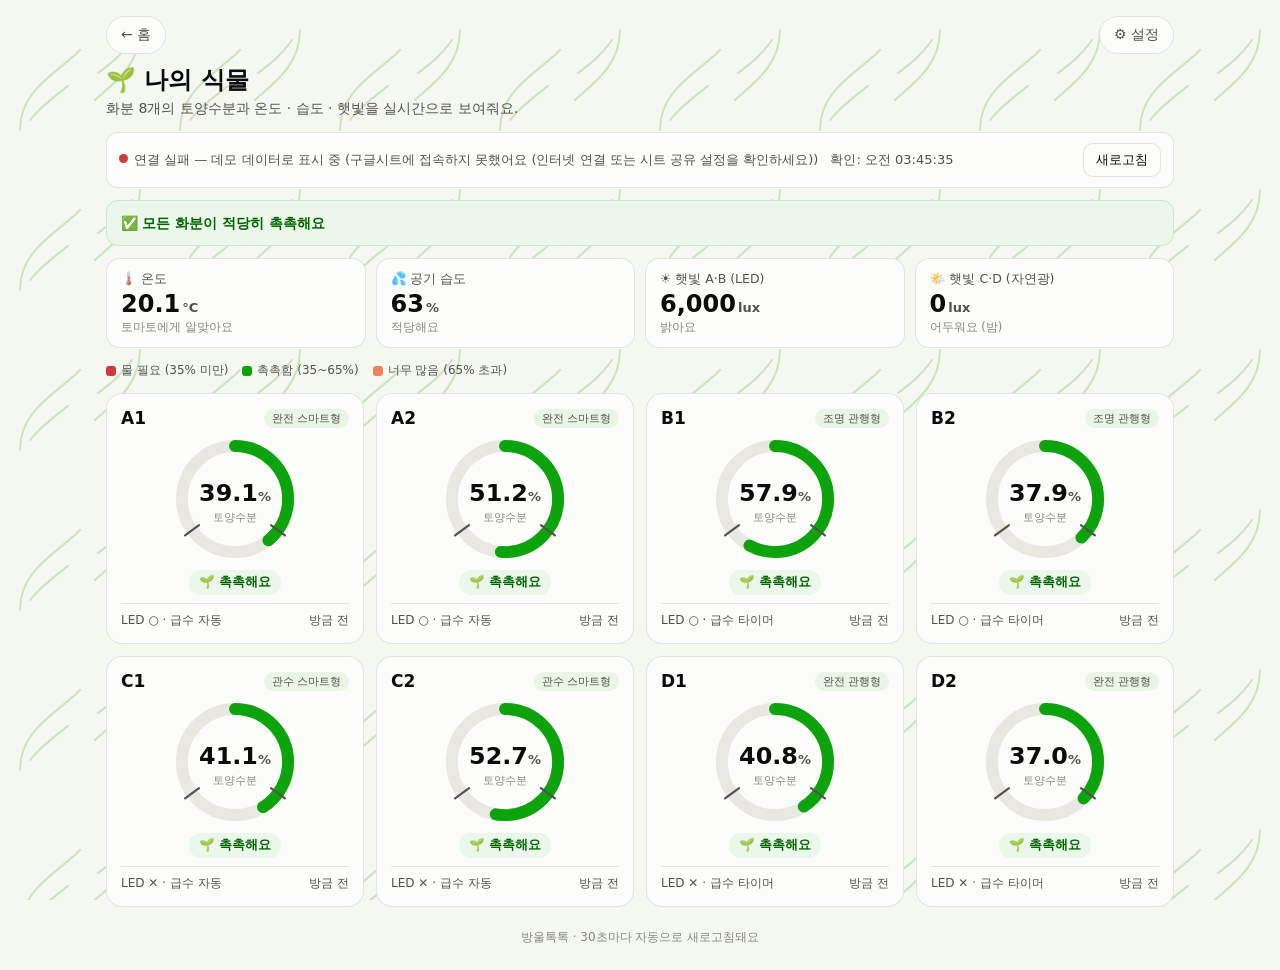
==== plant.html @ c8c1d6bd "Add files via upload" ====
<!DOCTYPE html>
<html lang="ko">
<head>
<meta charset="UTF-8">
<meta name="viewport" content="width=device-width, initial-scale=1.0, viewport-fit=cover">
<title>나의 식물 · 방울톡톡</title>
<meta name="theme-color" content="#2f6b3f">
<link rel="manifest" href="manifest.json">
<link rel="icon" href="icons/icon-192.png">
<link rel="apple-touch-icon" href="icons/apple-touch-icon.png">
<meta name="apple-mobile-web-app-capable" content="yes">
<meta name="mobile-web-app-capable" content="yes">
<meta name="apple-mobile-web-app-title" content="방울톡톡">
<link rel="stylesheet" href="style.css">
</head>
<body>

<div class="page-wrap">
  <div class="top-bar">
    <a class="pill-link" href="index.html">← 홈</a>
    <a class="pill-link" href="settings.html">⚙️ 설정</a>
  </div>

  <h1>🌱 나의 식물</h1>
  <p class="desc">화분 8개의 토양수분과 온도 · 습도 · 햇빛을 실시간으로 보여줘요.</p>

  <div class="status-bar">
    <span><span id="statusDot" class="status-dot"></span><span id="statusText">연결 확인 중...</span></span>
    <span id="lastUpdated"></span>
    <button class="btn" id="refreshBtn">새로고침</button>
  </div>

  <div class="alerts" id="alerts"></div>

  <div class="env-tiles" id="envTiles"></div>

  <div class="legend" id="legend"></div>

  <div class="grid" id="grid"></div>

  <footer id="footerText"></footer>
</div>

<script src="config.js"></script>
<script src="data.js"></script>
<script src="gauge.js"></script>
<script>
const settings = getSettings();

document.getElementById("legend").innerHTML = `
  <span><i style="background:${STATUS_INFO.dry.color}"></i> 물 필요 (${settings.dryMax}% 미만)</span>
  <span><i style="background:${STATUS_INFO.optimal.color}"></i> 촉촉함 (${settings.dryMax}~${settings.wetMin}%)</span>
  <span><i style="background:${STATUS_INFO.wet.color}"></i> 너무 많음 (${settings.wetMin}% 초과)</span>`;
document.getElementById("footerText").textContent =
  `방울톡톡 · ${settings.refreshSec}초마다 자동으로 새로고침돼요`;

function renderAlerts(data, live) {
  const dry = POT_IDS.filter((id) => classifyMoisture(data[id]?.soil) === "dry");
  const wet = POT_IDS.filter((id) => classifyMoisture(data[id]?.soil) === "wet");
  const html = [];

  if (dry.length) html.push(`<div class="alert critical">🌵 <b>물이 필요한 화분: ${dry.join(", ")}</b><br>토양수분이 ${settings.dryMax}% 아래로 내려갔어요.</div>`);
  if (wet.length) html.push(`<div class="alert serious">💧 <b>물이 너무 많은 화분: ${wet.join(", ")}</b><br>당분간 물을 주지 않는 게 좋아요.</div>`);
  if (!dry.length && !wet.length) html.push(`<div class="alert good">✅ <b>모든 화분이 적당히 촉촉해요</b></div>`);

  // 센서 데이터가 오래 안 들어오면 경고 (ESP32 전원/와이파이 문제 확인용)
  if (live) {
    const times = POT_IDS.map((id) => data[id]?.time).filter(Boolean);
    if (times.length) {
      const newest = new Date(Math.max(...times.map((t) => t.getTime())));
      const minutes = (Date.now() - newest.getTime()) / 60000;
      if (minutes > CONFIG.STALE_MINUTES) {
        html.push(`<div class="alert warning">⚠️ <b>마지막 측정이 ${formatAgo(newest)}예요.</b><br>ESP32 전원과 와이파이 연결을 확인해 주세요.</div>`);
      }
    }
    const stalePots = POT_IDS.filter((id) => data[id]?.time && (Date.now() - data[id].time.getTime()) / 60000 > CONFIG.STALE_MINUTES);
    if (stalePots.length && stalePots.length < POT_IDS.length) {
      html.push(`<div class="alert warning">⚠️ <b>${stalePots.join(", ")}</b> 센서 값이 ${CONFIG.STALE_MINUTES}분 넘게 안 들어오고 있어요. 센서 선이 빠졌는지 확인해 주세요.</div>`);
    }
    const uncalibrated = POT_IDS.filter((id) => data[id]?.soilSource === "raw" && !isCalibrated(id));
    if (uncalibrated.length) {
      html.unshift(`<div class="alert warning">📟 <b>센서 보정값을 아직 안 넣었어요.</b><br>지금 %는 기본값으로 계산한 대략적인 값이에요. <a href="settings.html#calibration" style="text-decoration:underline">설정 → 센서 보정</a>에서 확인해 주세요.</div>`);
    }
    const missing = POT_IDS.filter((id) => !data[id]);
    if (missing.length && missing.length < POT_IDS.length) {
      html.push(`<div class="alert warning">⚠️ 시트에서 데이터를 찾지 못한 화분: <b>${missing.join(", ")}</b></div>`);
    }
  }
  document.getElementById("alerts").innerHTML = html.join("");
}

// 온도 · 습도 · 햇빛 카드 (온습도 센서는 1개, 햇빛은 구역별로 따로)
function renderEnv(env) {
  env = env || {};
  const n = (v, d) => (v == null ? "-" : v.toFixed(d));
  const lux = (v) => (v == null ? "-" : Math.round(v).toLocaleString());
  const lightWord = (v) => v == null ? "" : v < 50 ? "어두워요 (밤)" : v < 2000 ? "조금 어두워요" : v < 10000 ? "밝아요" : "아주 밝아요";
  const tempWord = (v) => v == null ? "" : v < 15 ? "토마토에게 추워요" : v > 30 ? "토마토에게 더워요" : "토마토에게 알맞아요";
  document.getElementById("envTiles").innerHTML = `
    <div class="env-tile">
      <div class="env-label">🌡️ 온도</div>
      <div class="env-value">${n(env.temp, 1)}<small>°C</small></div>
      <div class="env-sub">${tempWord(env.temp)}</div>
    </div>
    <div class="env-tile">
      <div class="env-label">💦 공기 습도</div>
      <div class="env-value">${n(env.humidity, 0)}<small>%</small></div>
      <div class="env-sub">${env.humidity == null ? "" : env.humidity > 85 ? "습해요 (곰팡이 주의)" : env.humidity < 40 ? "건조해요" : "적당해요"}</div>
    </div>
    <div class="env-tile">
      <div class="env-label">☀️ 햇빛 A·B (LED)</div>
      <div class="env-value">${lux(env.lightLed)}<small>lux</small></div>
      <div class="env-sub">${lightWord(env.lightLed)}</div>
    </div>
    <div class="env-tile">
      <div class="env-label">🌤️ 햇빛 C·D (자연광)</div>
      <div class="env-value">${lux(env.lightNatural)}<small>lux</small></div>
      <div class="env-sub">${lightWord(env.lightNatural)}</div>
    </div>`;
}

function render(data, live) {
  const grid = document.getElementById("grid");
  grid.innerHTML = POT_IDS.map((id) => {
    const cfg = POT_CONFIG[id];
    const d = data[id] || {};
    const key = classifyMoisture(d.soil);

    const sub = [];
    if (d.soilSource === "raw") sub.push(`📟 센서값 ${d.soilRaw}`);

    const old = d.time && (Date.now() - d.time.getTime()) / 60000 > CONFIG.STALE_MINUTES;
    const right = d.pump
      ? `<span class="pumping">🚿 급수 중</span>`
      : d.time ? `<span class="${old ? "old" : ""}">${formatAgo(d.time)}</span>` : "";

    return `
      <div class="card ${key}">
        <div class="card-top">
          <span class="pot-id">${id}</span>
          <span class="group-tag">${cfg.group}</span>
        </div>
        ${renderGauge(d.soil)}
        <span class="status-badge ${key}">${STATUS_INFO[key].label}</span>
        ${sub.length ? `<div class="sub-values">${sub.map((s) => `<span>${s}</span>`).join("")}</div>` : ""}
        <div class="meta-row">
          <span>LED ${cfg.led ? "○" : "✕"} · 급수 ${cfg.waterMode}</span>
          ${right}
        </div>
      </div>`;
  }).join("");

  renderEnv(data._env);
  renderAlerts(data, live);
  document.getElementById("lastUpdated").textContent =
    "확인: " + new Date().toLocaleTimeString("ko-KR", { hour: "2-digit", minute: "2-digit", second: "2-digit" });
}

async function refresh() {
  try {
    const data = await fetchLatestByPot();
    setStatus("live");
    render(data, true);
  } catch (err) {
    console.warn(err);
    setStatus(isConfigured() ? "error" : "demo", isConfigured() ? err.message : "");
    render(getDemoLatest(), false);
  }
}

const runNow = startAutoRefresh(refresh);
document.getElementById("refreshBtn").addEventListener("click", runNow);
</script>
</body>
</html>
---- style.css ----
/* ============================================================
   방울톡톡 공통 스타일 (모든 화면이 함께 사용)
   ============================================================ */
:root {
  --surface: #fcfcfb;
  --page: #f4f8f0;
  --ink: #0b0b0b;
  --ink-2: #52514e;
  --ink-3: #898781;
  --line: #e6e5df;
  --border: rgba(11, 11, 11, 0.10);

  --brand: #2f6b3f;
  --brand-soft: #eaf5e6;

  --good: #0ca30c;     --good-bg: #eaf7ea;     --good-ink: #006300;
  --serious: #ec835a;  --serious-bg: #fdf0ea;  --serious-ink: #a64a22;
  --critical: #d03b3b; --critical-bg: #fdeceb; --critical-ink: #b02a2a;
  --warning: #fab219;  --warning-bg: #fff6e0;  --warning-ink: #8a5a00;
}

* { box-sizing: border-box; }
html, body { margin: 0; padding: 0; }

body {
  font-family: "Pretendard", "Apple SD Gothic Neo", "Malgun Gothic", system-ui, sans-serif;
  color: var(--ink);
  background: var(--page);
  min-height: 100vh;
  -webkit-tap-highlight-color: transparent;
}

/* 은은한 잎사귀 무늬 배경 */
body::before {
  content: "";
  position: fixed;
  inset: 0;
  z-index: -1;
  background-color: var(--page);
  background-image: url("data:image/svg+xml,%3Csvg xmlns='http://www.w3.org/2000/svg' width='160' height='160' viewBox='0 0 160 160'%3E%3Cg fill='none' stroke='%23c7dfba' stroke-width='2' stroke-linecap='round'%3E%3Cpath d='M20 130 C20 90 55 75 80 50'/%3E%3Cpath d='M30 120 C42 105 55 96 68 86'/%3E%3Cpath d='M140 30 C140 65 115 82 95 100'/%3E%3Cpath d='M132 40 C122 55 110 64 98 73'/%3E%3C/g%3E%3C/svg%3E");
  background-size: 160px 160px;
  opacity: 0.9;
}

a { color: inherit; text-decoration: none; }
button { font: inherit; }

.page-wrap {
  max-width: 1100px;
  margin: 0 auto;
  padding: max(16px, env(safe-area-inset-top)) 16px max(24px, env(safe-area-inset-bottom));
}

/* ---------- 상단 바 ---------- */
.top-bar {
  display: flex;
  align-items: center;
  justify-content: space-between;
  gap: 10px;
  margin-bottom: 10px;
}

.pill-link {
  display: inline-flex;
  align-items: center;
  gap: 4px;
  font-size: 14px;
  color: var(--ink-2);
  border: 1px solid var(--border);
  background: var(--surface);
  padding: 8px 14px;
  border-radius: 20px;
  min-height: 38px;
}
.pill-link:hover { background: var(--brand-soft); }

h1 { margin: 0 0 4px; font-size: 24px; }
.desc { color: var(--ink-2); font-size: 14px; margin: 0 0 14px; }

/* ---------- 홈 ---------- */
.home-wrap {
  max-width: 640px;
  margin: 0 auto;
  padding: max(40px, env(safe-area-inset-top)) 16px 32px;
  text-align: center;
}
.home-hero svg { width: 92px; height: 92px; }
.home-hero h1 { font-size: 30px; margin: 10px 0 4px; }
.home-tagline { color: var(--ink-2); font-size: 15px; margin: 0 0 18px; }

.home-summary {
  display: inline-flex;
  flex-wrap: wrap;
  justify-content: center;
  gap: 6px 12px;
  font-size: 14px;
  background: var(--surface);
  border: 1px solid var(--border);
  border-radius: 999px;
  padding: 8px 16px;
  margin-bottom: 26px;
  color: var(--ink-2);
}
.home-summary b { color: var(--ink); }

.home-nav { display: grid; grid-template-columns: 1fr 1fr; gap: 14px; }

.nav-card {
  display: block;
  background: var(--surface);
  border: 1px solid var(--border);
  border-radius: 18px;
  padding: 26px 18px;
  transition: transform .15s ease, box-shadow .15s ease;
}
.nav-card:hover { transform: translateY(-2px); box-shadow: 0 8px 20px rgba(47,107,63,.12); }
.nav-card-icon { font-size: 34px; margin-bottom: 8px; }
.nav-card-title { font-size: 17px; font-weight: 700; margin-bottom: 6px; }
.nav-card-desc { font-size: 13px; color: var(--ink-2); line-height: 1.45; }

.home-footer-links { margin-top: 22px; }

/* ---------- 상태 표시줄 ---------- */
.status-bar {
  display: flex;
  flex-wrap: wrap;
  align-items: center;
  gap: 6px 12px;
  font-size: 13px;
  color: var(--ink-2);
  background: var(--surface);
  border: 1px solid var(--border);
  border-radius: 12px;
  padding: 10px 12px;
  margin-bottom: 12px;
}
.status-dot { display: inline-block; width: 9px; height: 9px; border-radius: 50%; margin-right: 6px; background: #bbb; vertical-align: 1px; }
.status-dot.live { background: var(--good); }
.status-dot.demo { background: var(--warning); }
.status-dot.error { background: var(--critical); }

.btn {
  border: 1px solid var(--border);
  background: var(--surface);
  border-radius: 10px;
  padding: 8px 14px;
  min-height: 38px;
  font-size: 14px;
  cursor: pointer;
  color: var(--ink);
}
.btn:hover { background: var(--brand-soft); }
.btn.primary { background: var(--brand); color: #fff; border-color: var(--brand); }
.btn.primary:hover { background: #255732; }
.btn.active { background: var(--brand); color: #fff; border-color: var(--brand); }
.status-bar .btn { margin-left: auto; padding: 6px 12px; min-height: 34px; font-size: 13px; }

/* ---------- 알림 배너 ---------- */
.alerts { display: grid; gap: 8px; margin-bottom: 12px; }
.alert {
  border-radius: 12px;
  padding: 12px 14px;
  font-size: 14px;
  line-height: 1.45;
  border: 1px solid transparent;
}
.alert b { font-weight: 700; }
.alert.critical { background: var(--critical-bg); color: var(--critical-ink); border-color: #f5c9c6; }
.alert.serious  { background: var(--serious-bg);  color: var(--serious-ink);  border-color: #f6d3c4; }
.alert.good     { background: var(--good-bg);     color: var(--good-ink);     border-color: #c9e9c9; }
.alert.warning  { background: var(--warning-bg);  color: var(--warning-ink);  border-color: #f6e0a8; }

/* ---------- 범례 ---------- */
.legend { display: flex; flex-wrap: wrap; gap: 6px 14px; margin: 0 0 14px; font-size: 12px; color: var(--ink-2); }
.legend span { display: flex; align-items: center; gap: 5px; }
.legend i { width: 10px; height: 10px; border-radius: 3px; display: inline-block; }

/* ---------- 나의 식물: 화분 카드 ---------- */
.grid { display: grid; grid-template-columns: repeat(auto-fill, minmax(220px, 1fr)); gap: 12px; }

.card {
  background: var(--surface);
  border: 1px solid var(--border);
  border-radius: 16px;
  padding: 14px;
  text-align: center;
}
.card.dry { border-color: #f1b9b5; box-shadow: 0 0 0 1px #f1b9b5 inset; }

.card-top { display: flex; flex-wrap: wrap; justify-content: space-between; align-items: center; gap: 4px; text-align: left; }
.pot-id { font-size: 17px; font-weight: 700; }
.group-tag { font-size: 11px; color: var(--ink-2); background: var(--brand-soft); padding: 2px 8px; border-radius: 10px; white-space: nowrap; }

.gauge { width: 100%; max-width: 130px; height: auto; display: block; margin: 6px auto 2px; }
.gauge-value { font-size: 22px; font-weight: 700; fill: var(--ink); }
.gauge-unit { font-size: 12px; font-weight: 600; fill: var(--ink-2); }
.gauge-sub { font-size: 10px; fill: var(--ink-3); }

.status-badge { display: inline-block; font-size: 12.5px; font-weight: 700; padding: 4px 10px; border-radius: 12px; margin: 4px 0 8px; }
.status-badge.dry { color: var(--critical-ink); background: var(--critical-bg); }
.status-badge.optimal { color: var(--good-ink); background: var(--good-bg); }
.status-badge.wet { color: var(--serious-ink); background: var(--serious-bg); }
.status-badge.unknown { color: var(--ink-3); background: #f2f1ee; }

.sub-values { display: flex; justify-content: center; flex-wrap: wrap; gap: 2px 10px; font-size: 12px; color: var(--ink-2); margin-bottom: 6px; }

.meta-row {
  display: flex;
  flex-wrap: wrap;
  justify-content: space-between;
  gap: 2px 8px;
  font-size: 12px;
  color: var(--ink-2);
  border-top: 1px solid var(--line);
  padding-top: 8px;
  text-align: left;
}
.meta-row .pumping { color: #1c5cab; font-weight: 700; }
.meta-row .old { color: var(--critical-ink); font-weight: 700; }

/* ---------- 기록 화면 ---------- */
.range-toggle { display: flex; flex-wrap: wrap; gap: 8px; margin-bottom: 14px; }
.records-grid { display: grid; grid-template-columns: repeat(auto-fill, minmax(290px, 1fr)); gap: 12px; margin-bottom: 20px; }
.record-card { background: var(--surface); border: 1px solid var(--border); border-radius: 16px; padding: 14px; }
.record-card-top { display: flex; justify-content: space-between; align-items: center; margin-bottom: 6px; gap: 6px; }

.chart-box { position: relative; }
.trend { width: 100%; height: auto; display: block; touch-action: pan-y; }
.axis-label { font-size: 9px; fill: var(--ink-3); }
.chart-empty { height: 120px; display: flex; align-items: center; justify-content: center; color: var(--ink-3); font-size: 13px; }
.chart-tip {
  position: absolute;
  top: -6px;
  background: var(--ink);
  color: #fff;
  font-size: 12px;
  padding: 4px 8px;
  border-radius: 6px;
  white-space: nowrap;
  pointer-events: none;
}

.stat-row { display: grid; grid-template-columns: repeat(4, 1fr); gap: 4px; font-size: 12px; color: var(--ink-2); border-top: 1px solid var(--line); margin-top: 8px; padding-top: 8px; text-align: center; }
.stat-row b { display: block; color: var(--ink); font-size: 14px; margin-top: 2px; }

.table-wrap { overflow-x: auto; -webkit-overflow-scrolling: touch; border-radius: 12px; border: 1px solid var(--border); }
table.data-table { width: 100%; border-collapse: collapse; background: var(--surface); font-size: 13px; }
table.data-table th, table.data-table td { padding: 8px 10px; border-bottom: 1px solid var(--line); text-align: left; white-space: nowrap; font-variant-numeric: tabular-nums; }
table.data-table th { color: var(--ink-2); font-weight: 600; background: var(--brand-soft); }

/* ---------- 설정 화면 ---------- */
.panel { background: var(--surface); border: 1px solid var(--border); border-radius: 16px; padding: 16px; margin-bottom: 14px; }
.panel h2 { font-size: 17px; margin: 0 0 4px; }
.panel .hint { font-size: 13px; color: var(--ink-2); margin: 0 0 14px; line-height: 1.5; }
.field { display: grid; grid-template-columns: 1fr auto; align-items: center; gap: 10px; padding: 10px 0; border-top: 1px solid var(--line); }
.field:first-of-type { border-top: none; }
.field label { font-size: 14px; font-weight: 600; }
.field small { display: block; font-weight: 400; color: var(--ink-3); font-size: 12px; margin-top: 2px; }
.field input, .field select {
  width: 110px;
  font: inherit;
  font-size: 16px;   /* 16px 미만이면 아이폰이 확대해버림 */
  padding: 8px 10px;
  border: 1px solid var(--border);
  border-radius: 10px;
  background: #fff;
  text-align: right;
}
.btn-row { display: flex; flex-wrap: wrap; gap: 8px; margin-top: 12px; align-items: center; }
.saved-msg { font-size: 13px; color: var(--good-ink); }
.kv { display: grid; grid-template-columns: auto 1fr; gap: 6px 14px; font-size: 13px; margin: 10px 0; }
.kv dt { color: var(--ink-2); }
.kv dd { margin: 0; font-weight: 600; word-break: break-all; }
.steps { margin: 6px 0 0; padding-left: 20px; font-size: 14px; line-height: 1.7; }

footer { margin: 22px auto 0; font-size: 12px; color: var(--ink-3); text-align: center; }


/* ---------- 환경(온도·습도·햇빛) ---------- */
.env-tiles { display: grid; grid-template-columns: repeat(4, 1fr); gap: 10px; margin-bottom: 14px; }
.env-tile { background: var(--surface); border: 1px solid var(--border); border-radius: 14px; padding: 12px 14px; }
.env-label { font-size: 12.5px; color: var(--ink-2); }
.env-value { font-size: 24px; font-weight: 700; margin-top: 2px; }
.env-value small { font-size: 13px; font-weight: 600; color: var(--ink-2); margin-left: 2px; }
.env-sub { font-size: 11.5px; color: var(--ink-3); margin-top: 2px; }

.section-title { font-size: 18px; margin: 26px 0 4px; }
.jump-links { display: flex; flex-wrap: wrap; gap: 8px; margin-bottom: 12px; }
.env-grid { display: grid; grid-template-columns: repeat(auto-fill, minmax(290px, 1fr)); gap: 12px; margin-bottom: 20px; }
.chart-legend { display: flex; flex-wrap: wrap; gap: 4px 12px; font-size: 12px; color: var(--ink-2); margin: 0 0 4px; }
.chart-legend i { display: inline-block; width: 12px; height: 3px; border-radius: 2px; vertical-align: middle; margin-right: 4px; }
.chart-current { font-size: 13px; color: var(--ink-2); }
.chart-current b { color: var(--ink); font-size: 15px; }
.tip-key { display: inline-block; width: 8px; height: 8px; border-radius: 2px; margin-right: 5px; }
.tip-time { color: #c3c2b7; font-size: 11px; }

@media (max-width: 760px) {
  .env-tiles { grid-template-columns: 1fr 1fr; }
}

/* ---------- 휴대폰 ---------- */
@media (max-width: 560px) {
  h1 { font-size: 21px; }
  .home-nav { grid-template-columns: 1fr; }
  .nav-card { padding: 20px 16px; display: grid; grid-template-columns: auto 1fr; text-align: left; gap: 2px 14px; align-items: center; }
  .nav-card-icon { grid-row: span 2; margin: 0; font-size: 30px; }
  .nav-card-title { margin: 0; }
  .grid { grid-template-columns: 1fr 1fr; gap: 10px; }
  .card { padding: 12px 10px; }
  .group-tag { font-size: 10px; padding: 2px 6px; }
  .gauge { max-width: 112px; }
  .records-grid { grid-template-columns: 1fr; }
}
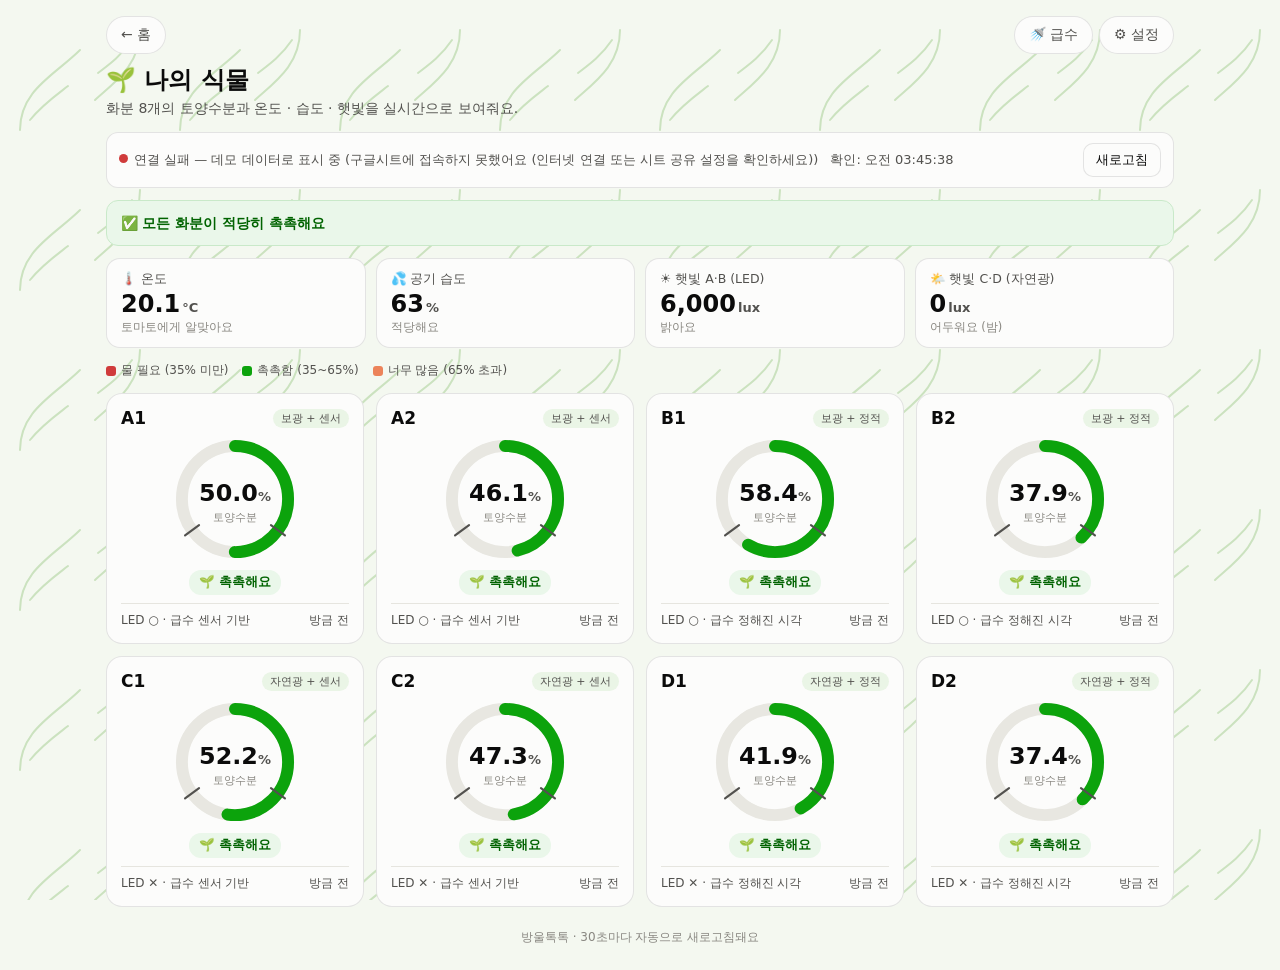
==== commit a3b3b74e: "Add files via upload" ====
--- a/plant.html
+++ b/plant.html
@@ -18,7 +18,10 @@
 <div class="page-wrap">
   <div class="top-bar">
     <a class="pill-link" href="index.html">← 홈</a>
-    <a class="pill-link" href="settings.html">⚙️ 설정</a>
+    <span style="display:flex;gap:6px">
+      <a class="pill-link" href="water.html">🚿 급수</a>
+      <a class="pill-link" href="settings.html">⚙️ 설정</a>
+    </span>
   </div>
 
   <h1>🌱 나의 식물</h1>
--- a/style.css
+++ b/style.css
@@ -20,6 +20,7 @@
 }
 
 * { box-sizing: border-box; }
+[hidden] { display: none !important; }
 html, body { margin: 0; padding: 0; }
 
 body {
@@ -311,3 +312,89 @@
   .gauge { max-width: 112px; }
   .records-grid { grid-template-columns: 1fr; }
 }
+
+/* ---------- 급수 관리 ---------- */
+.key-row { display: flex; flex-wrap: wrap; gap: 8px; align-items: center; }
+.key-row input {
+  flex: 1 1 200px; font: inherit; font-size: 16px; padding: 9px 12px;
+  border: 1px solid var(--border); border-radius: 10px; background: #fff;
+}
+.dev { font-size: 12.5px; }
+.dev.on { color: var(--good-ink); }
+.dev.off { color: var(--ink-3); }
+.opt-tag { font-size: 12px; font-weight: 600; color: var(--brand); background: var(--brand-soft); padding: 2px 8px; border-radius: 10px; vertical-align: 3px; }
+
+.water-grid { margin-bottom: 8px; }
+.water-card { display: flex; flex-direction: column; gap: 8px; }
+.water-card.no-pump { opacity: .72; }
+.water-soil { display: flex; align-items: baseline; justify-content: center; gap: 8px; margin-top: 2px; }
+.water-soil b { font-size: 26px; }
+.water-soil span { font-size: 12.5px; color: var(--ink-2); }
+.seg { display: grid; grid-template-columns: repeat(4, 1fr); gap: 4px; background: #f1f0ec; padding: 3px; border-radius: 10px; }
+.seg-btn { border: 0; background: transparent; border-radius: 8px; padding: 7px 0; font-size: 13px; cursor: pointer; color: var(--ink-2); min-height: 34px; }
+.seg-btn.on { background: #fff; color: var(--ink); font-weight: 700; box-shadow: 0 1px 2px rgba(0,0,0,.12); }
+.water-btn { width: 100%; min-height: 44px; font-size: 15px; font-weight: 700; }
+.btn:disabled { opacity: .45; cursor: not-allowed; }
+.no-pump-msg { font-size: 13px; color: var(--ink-3); padding: 12px 0; border: 1px dashed var(--line); border-radius: 10px; }
+.cmd-state { font-size: 12.5px; border-radius: 10px; padding: 7px 8px; line-height: 1.5; }
+.cmd-state small { display: block; color: var(--ink-3); font-size: 11.5px; }
+.cmd-state.wait { background: #e8f0fb; color: #1c4f94; }
+.cmd-state.done { background: var(--good-bg); color: var(--good-ink); }
+.cmd-state.warn { background: var(--warning-bg); color: var(--warning-ink); }
+.cmd-state.bad { background: var(--critical-bg); color: var(--critical-ink); }
+.cmd-state.muted { background: #f2f1ee; color: var(--ink-3); }
+.link-btn { border: 0; background: none; color: inherit; text-decoration: underline; cursor: pointer; font-size: 12.5px; padding: 0 4px; }
+
+.auto-list { display: grid; grid-template-columns: repeat(auto-fill, minmax(300px, 1fr)); gap: 12px; margin-bottom: 8px; }
+.auto-row { background: var(--surface); border: 1px solid var(--border); border-radius: 16px; padding: 14px; display: flex; flex-direction: column; gap: 10px; }
+.auto-row.on { border-color: #9fd09f; box-shadow: 0 0 0 1px #9fd09f inset; }
+.auto-head { display: flex; justify-content: space-between; align-items: center; gap: 8px; }
+.auto-head > div { display: flex; flex-wrap: wrap; align-items: center; gap: 6px; }
+.muted-tag { background: #f2f1ee; color: var(--ink-3); }
+.auto-now { font-size: 13.5px; color: var(--ink-2); line-height: 1.5; }
+.auto-fields { display: grid; grid-template-columns: repeat(3, 1fr); gap: 8px; }
+.auto-fields label { display: flex; flex-direction: column; gap: 4px; font-size: 12px; color: var(--ink-2); }
+.auto-fields input { font: inherit; font-size: 16px; padding: 8px; border: 1px solid var(--border); border-radius: 10px; background: #fff; width: 100%; text-align: right; }
+.auto-foot { display: flex; flex-wrap: wrap; justify-content: space-between; align-items: center; gap: 8px; min-height: 20px; }
+.btn-pair { display: inline-flex; gap: 6px; }
+.hint-line { font-size: 12px; color: var(--ink-3); }
+.alert.small { font-size: 12.5px; padding: 8px 10px; }
+
+.switch { position: relative; display: inline-block; width: 50px; height: 28px; flex: none; }
+.switch input { opacity: 0; width: 0; height: 0; }
+.switch .slider { position: absolute; inset: 0; background: #d5d4cf; border-radius: 28px; transition: background .15s; cursor: pointer; }
+.switch .slider::before { content: ""; position: absolute; width: 22px; height: 22px; left: 3px; top: 3px; background: #fff; border-radius: 50%; transition: transform .15s; box-shadow: 0 1px 2px rgba(0,0,0,.2); }
+.switch input:checked + .slider { background: var(--good); }
+.switch input:checked + .slider::before { transform: translateX(22px); }
+.switch input:disabled + .slider { opacity: .5; cursor: not-allowed; }
+.switch input:focus-visible + .slider { outline: 2px solid var(--brand); outline-offset: 2px; }
+
+@media (max-width: 560px) {
+  .auto-list { grid-template-columns: 1fr; }
+  .water-soil b { font-size: 22px; }
+  .seg-btn { font-size: 12px; }
+}
+
+/* ---------- 예약 급수 ---------- */
+.sched-form { margin-bottom: 10px; }
+.sched-grid { display: grid; grid-template-columns: 1fr 1.2fr 1fr 1.2fr; gap: 10px; }
+.sched-grid label { display: flex; flex-direction: column; gap: 4px; font-size: 12px; color: var(--ink-2); }
+.sched-grid select, .sched-grid input {
+  font: inherit; font-size: 16px; padding: 8px; border: 1px solid var(--border); border-radius: 10px; background: #fff; width: 100%; min-height: 40px;
+}
+.seg-2 { grid-template-columns: 1fr 1fr; }
+.day-chips { display: flex; flex-wrap: wrap; gap: 6px; margin-top: 10px; }
+.day-chip { border: 1px solid var(--border); background: #fff; border-radius: 999px; min-width: 42px; min-height: 36px; font-size: 14px; cursor: pointer; color: var(--ink-2); }
+.day-chip.on { background: var(--brand); border-color: var(--brand); color: #fff; font-weight: 700; }
+.sched-foot { display: flex; flex-wrap: wrap; justify-content: space-between; align-items: center; gap: 8px; margin-top: 12px; }
+.sched-list { display: grid; gap: 8px; margin-bottom: 8px; }
+.sched-row { display: grid; grid-template-columns: auto 1fr auto auto; align-items: center; gap: 12px;
+  background: var(--surface); border: 1px solid var(--border); border-radius: 14px; padding: 10px 14px; }
+.sched-row.off { opacity: .6; }
+.sched-desc { font-size: 14px; }
+.small-btn { min-height: 34px; padding: 6px 10px; font-size: 13px; }
+@media (max-width: 560px) {
+  .sched-grid { grid-template-columns: 1fr 1fr; }
+  .sched-row { grid-template-columns: auto 1fr auto; }
+  .sched-row .small-btn { grid-column: 2 / -1; justify-self: end; }
+}
